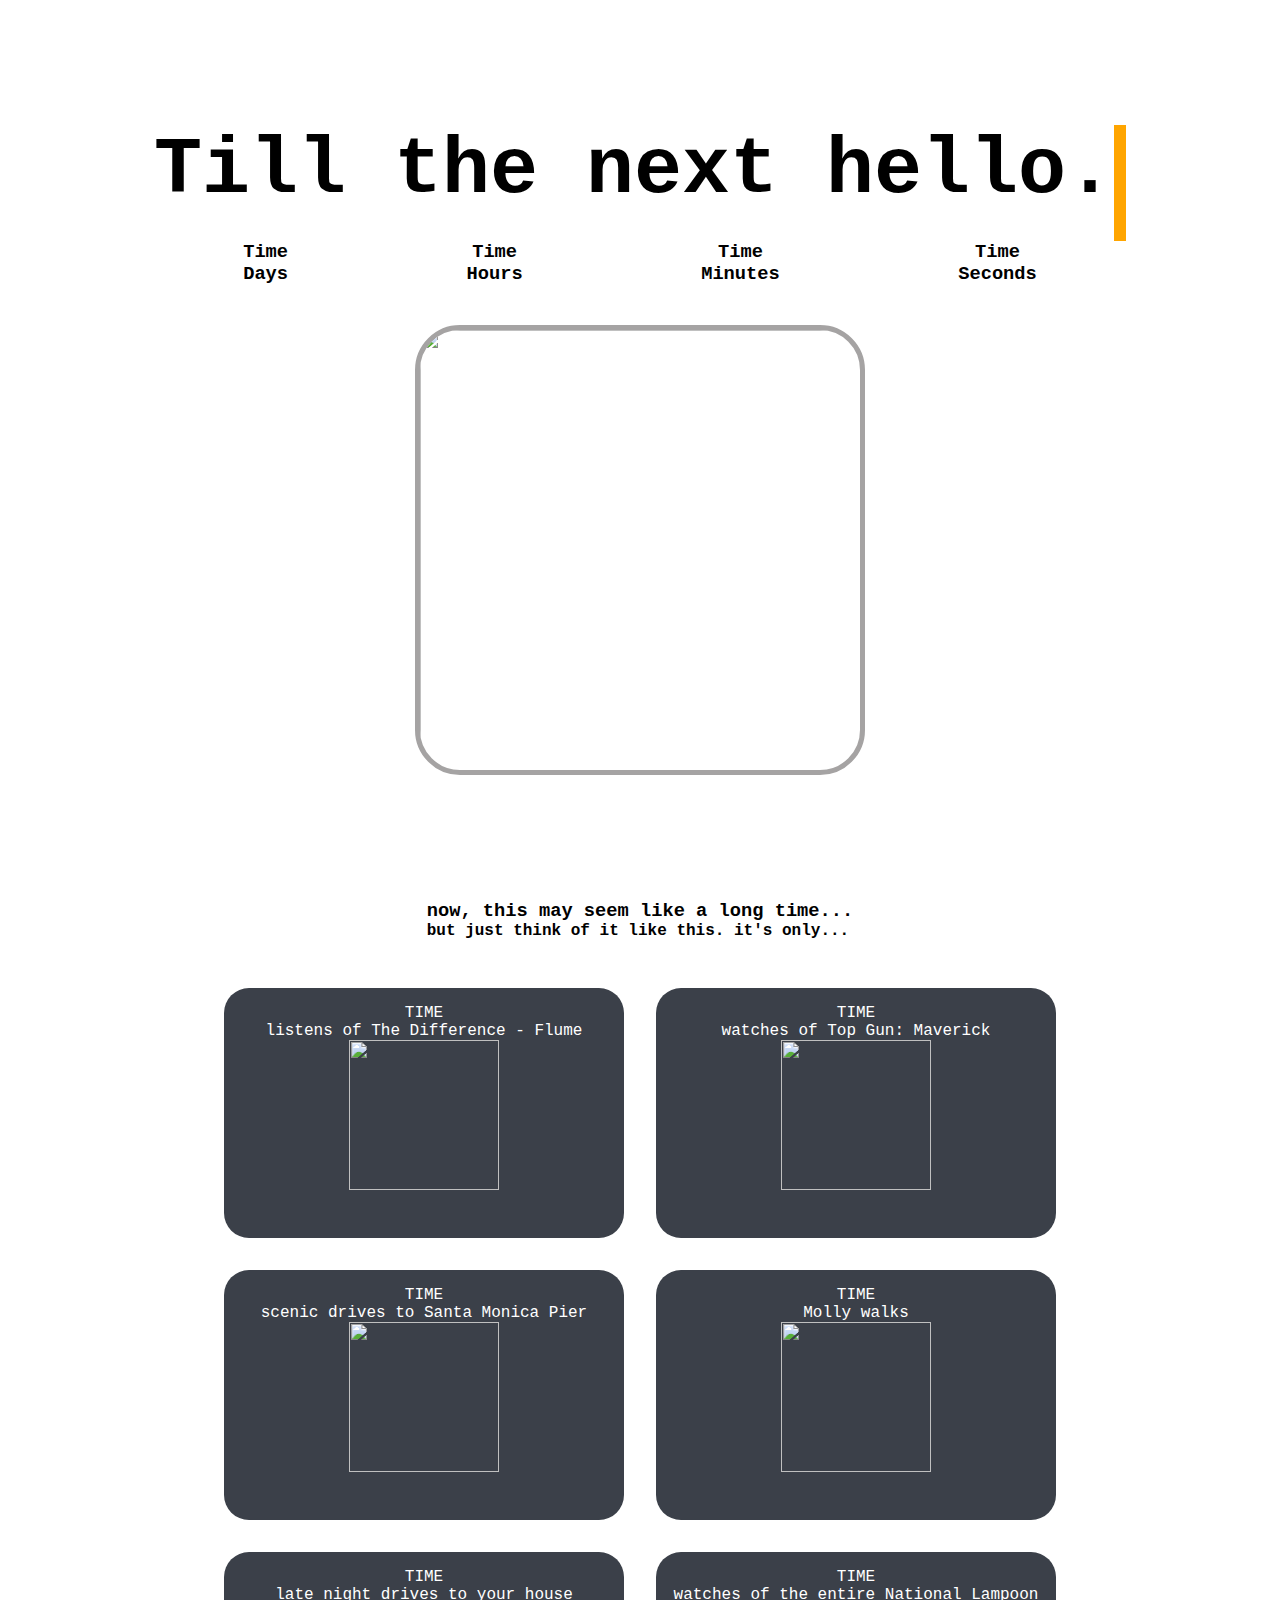
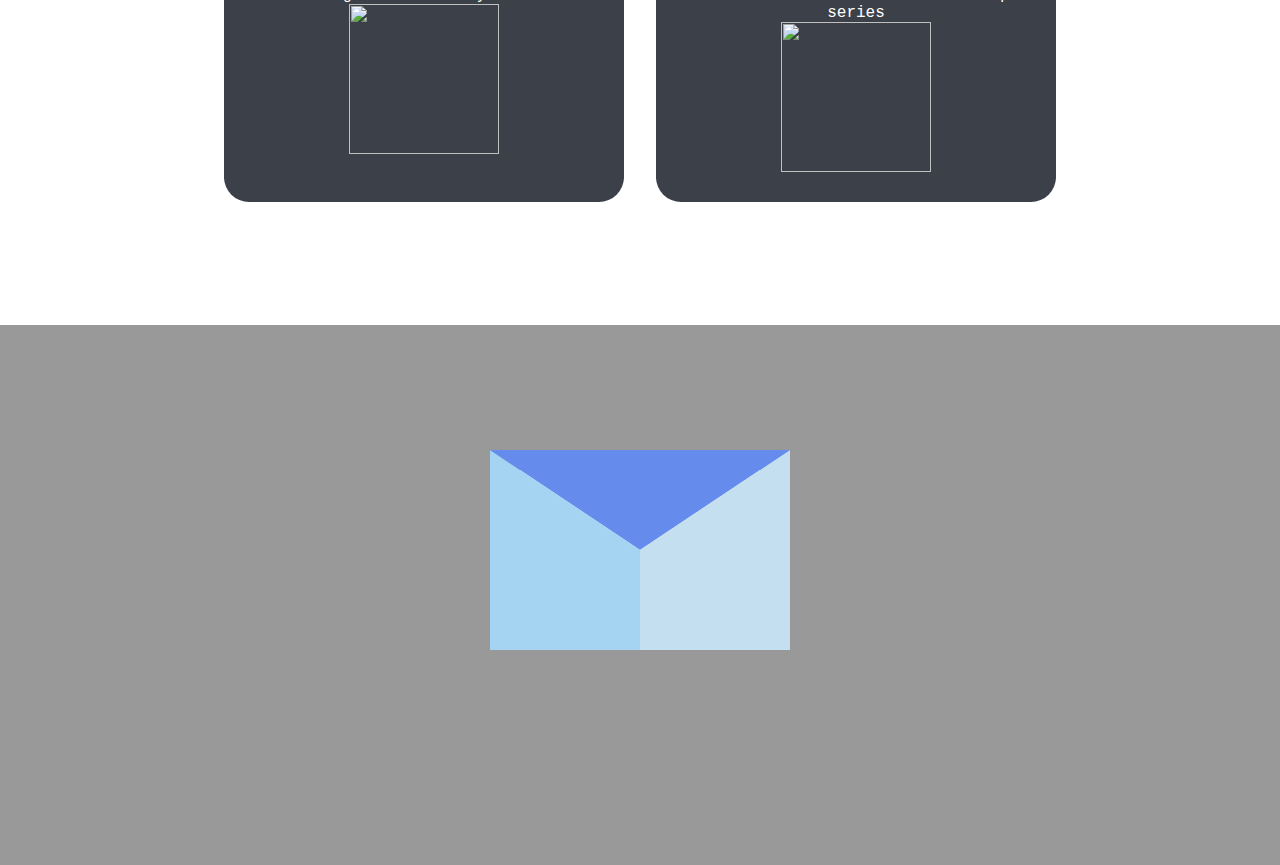
==== index.html @ e9f0d725 "index.html" ====
<!DOCTYPE html>

<html lang="en">
    <head>
        <meta charset="UTF-8">

        <title>Countdown Surprise</title>

        <link rel="stylesheet" href="./style.css">

    </head>
    <body>
        <section class="coming-soon">
            <div>
                <h2>Till the next hello.</h2>
                <div class="countdown">
                    <div class="container-day">
                        <h3 id="day">Time</h3>
                        <h3>Days</h3>
                    </div>
                    <div class="container-hour">
                        <h3 id="hour">Time</h3>
                        <h3>Hours</h3>
                    </div>
                    <div class="container-minute">
                        <h3 id="minute">Time</h3>
                        <h3>Minutes</h3>
                    </div>
                    <div class="container-second">
                        <h3 id="second">Time</h3>
                        <h3>Seconds</h3>
                    </div>
                </div>
            </div>
            <img class="our-logo" src="./fav_logo.jpg" alt="">
        </section>

        <section class="memories">
            <div>
                <h3>now, this may seem like a long time...</h3>
                <h4>but just think of it like this. it's only...</h5>
            </div>
            <div class="boxes-container">
                <div class="card">
                    <span id="flumeTime">TIME</span> listens of The Difference - Flume
                    <img src="./flume.png">
                </div>
                <div class="card">
                    <span id="topgunTime">TIME</span> watches of Top Gun: Maverick
                    <img src="./topgun.jpg">
                </div>
                <div class="card">
                    <span id="santamonicaTime">TIME</span> scenic drives to Santa Monica Pier
                    <img src="./santamonica.jpg">
                </div>
                <div class="card">
                    <span id="mollyTime">TIME</span> Molly walks
                    <img src="./molly.jpg">
                </div>
                <div class="card">
                    <span id="houseTime">TIME</span> late night drives to your house
                    <img src="./house.jpg">
                </div>
                <div class="card">
                    <span id="movieTime">TIME</span> watches of the entire National Lampoon series
                    <img src="./clark.jpg">
                </div>
            </div>


        </section>

        <section class="letter">

            <div class="wrapper">
                <div class="lid one"></div>
                <div class="lid two"></div>
                <div class="envelope"></div>
                <div class="writing">
                    <p>i love you ella❤️</p>
                </div>
            </div>
        </section>
        <script src="app.js"></script>
        

    </body>
</html>
---- style.css ----
* {
    margin: 0;
    padding: 0;
    box-sizing: border-box;
}
body {
    /*font-family: "Garamond", sans-serif;*/
    font-family: "Courier New", 'Courier New', Courier, monospace
}

h2 {
    font-size: 5rem;
    font-weight: bold;
    padding-bottom: 25px;
    overflow: hidden; /* Ensures the content is not revealed until the animation */
    border-right: .15em solid orange; /* The typwriter cursor */
    white-space: nowrap; /* Keeps the content on a single line */
    margin: 0 auto; /* Gives that scrolling effect as the typing happens */
    
    animation: 
        typing 4.5s steps(30, end),
        blink-caret 1.0s step-end infinite;
}

@keyframes typing {
    from { width: 0 }
    to { width: 100% }
  }


/* The typewriter cursor effect */
@keyframes blink-caret {
  from, to { border-color: transparent }
  50% { border-color: orange }

}

.coming-soon {
    min-height: 100vh;
    display: flex;
    flex-direction: column;
    text-align: center;
    align-items: center;
    justify-content: center;

}

.countdown {
    display: flex;
    justify-content: space-around;
    text-align: center;
    
}

.day,
.hour,
.minute,
.second {
    font-size: 3rem;
}

.our-logo {
    margin-top: 40px;
    height: 50vh;
    width: 50vh;
    border-color: rgb(165, 163, 163);
    border-image: none;
    border-style: solid;
    border-width: 5px;
    overflow: hidden;
    border-radius: 10% 10% 10% 10%;

}


/*memories*/


.memories {
    display: flex;
    flex-direction: column;
    align-items: center;
}

h3 {
    font-weight: bolder;
}
.boxes-container {
    padding: 32px;
    display: flex;
    flex-wrap: wrap;
    text-align: center;
    align-items: center;
    justify-content: center;
  }


.card {
    padding: 16px;
    margin: 16px;
    width: 400px;
    height: 250px;
    display: flex;
    flex-direction: column;
    align-items: center;
    background-color: #3b4049;
    color: white;
    border-radius: 25px;
  }


  .card img {
    width: 150px;
    height: 150px;
  }








/*letter*/


.letter {
    height: 60vh;
    width: 100%;
    display: flex;
    justify-content: center;
    align-items:flex-start;
    font-family: sans-serif;
    background-color: #99999a;
    padding-top: 125px;
    margin-top: 75px;
    
    
    
}

.wrapper {
    height: 200px;
    width: 300px;
    background-color: #3760C9;
    position: relative;
    display: flex;
    justify-content: center;
    align-items: center;
    z-index: 0;
}


.writing {
    position: absolute;
    top: 0;
    height: 80%;
    width: 80%;
    
    background-color: white;
    border-radius: 15px;
    z-index: 2;
    transition: 0.5s;
    font-family: cursive;

}

.writing p {
    text-align: center;
    font-size: 20px;
    margin-top: 30px;
    color: #3b4049;
}

.envelope {
    position: absolute;
    height: 100%;
    width: 100%;
    top: 0;
    left: 0;
    border-top: 100px solid transparent;
    border-right: 150px solid #C4DFF0;
    border-bottom: 100px #C4DFF0;
    border-left: 150px solid #A4D4F2;
    z-index: 3;
}

.lid {
    position: absolute;
    height: 100%;
    width: 100%;
    top: 0;
    left: 0;
    border-right: 150px solid transparent;
    border-bottom: 150px solid transparent;
    border-left: 150px solid transparent;
    transform-origin: top;
    transition: transform 0.25s linear;
}

/*Lid when envelope opens*/

.lid.one {
    border-top: 100px solid #658CED;
    transform: rotateX(0deg);
    z-index: 3;
    transition-delay: 0.75s;
}

/*lid when envelope closes */

.lid.two {
    border-top: 100px solid #3760C9;
    transform: rotateX(90deg;)
    z-index: 1;
    transition-delay: 0.5s;
}

/*Lid open and close animation*/

.wrapper:hover .lid.one {
    transform: rotateX(90deg);
    transition-delay: 0s;
}

.wrapper:hover .lid.two {
    transform: rotateX(180deg);
    transition-delay: 0.25s;
}

/*letter up and down animation*/

.wrapper:hover .writing {
    transform: translateY(-50px);
    transition-delay: 0.5s;
}
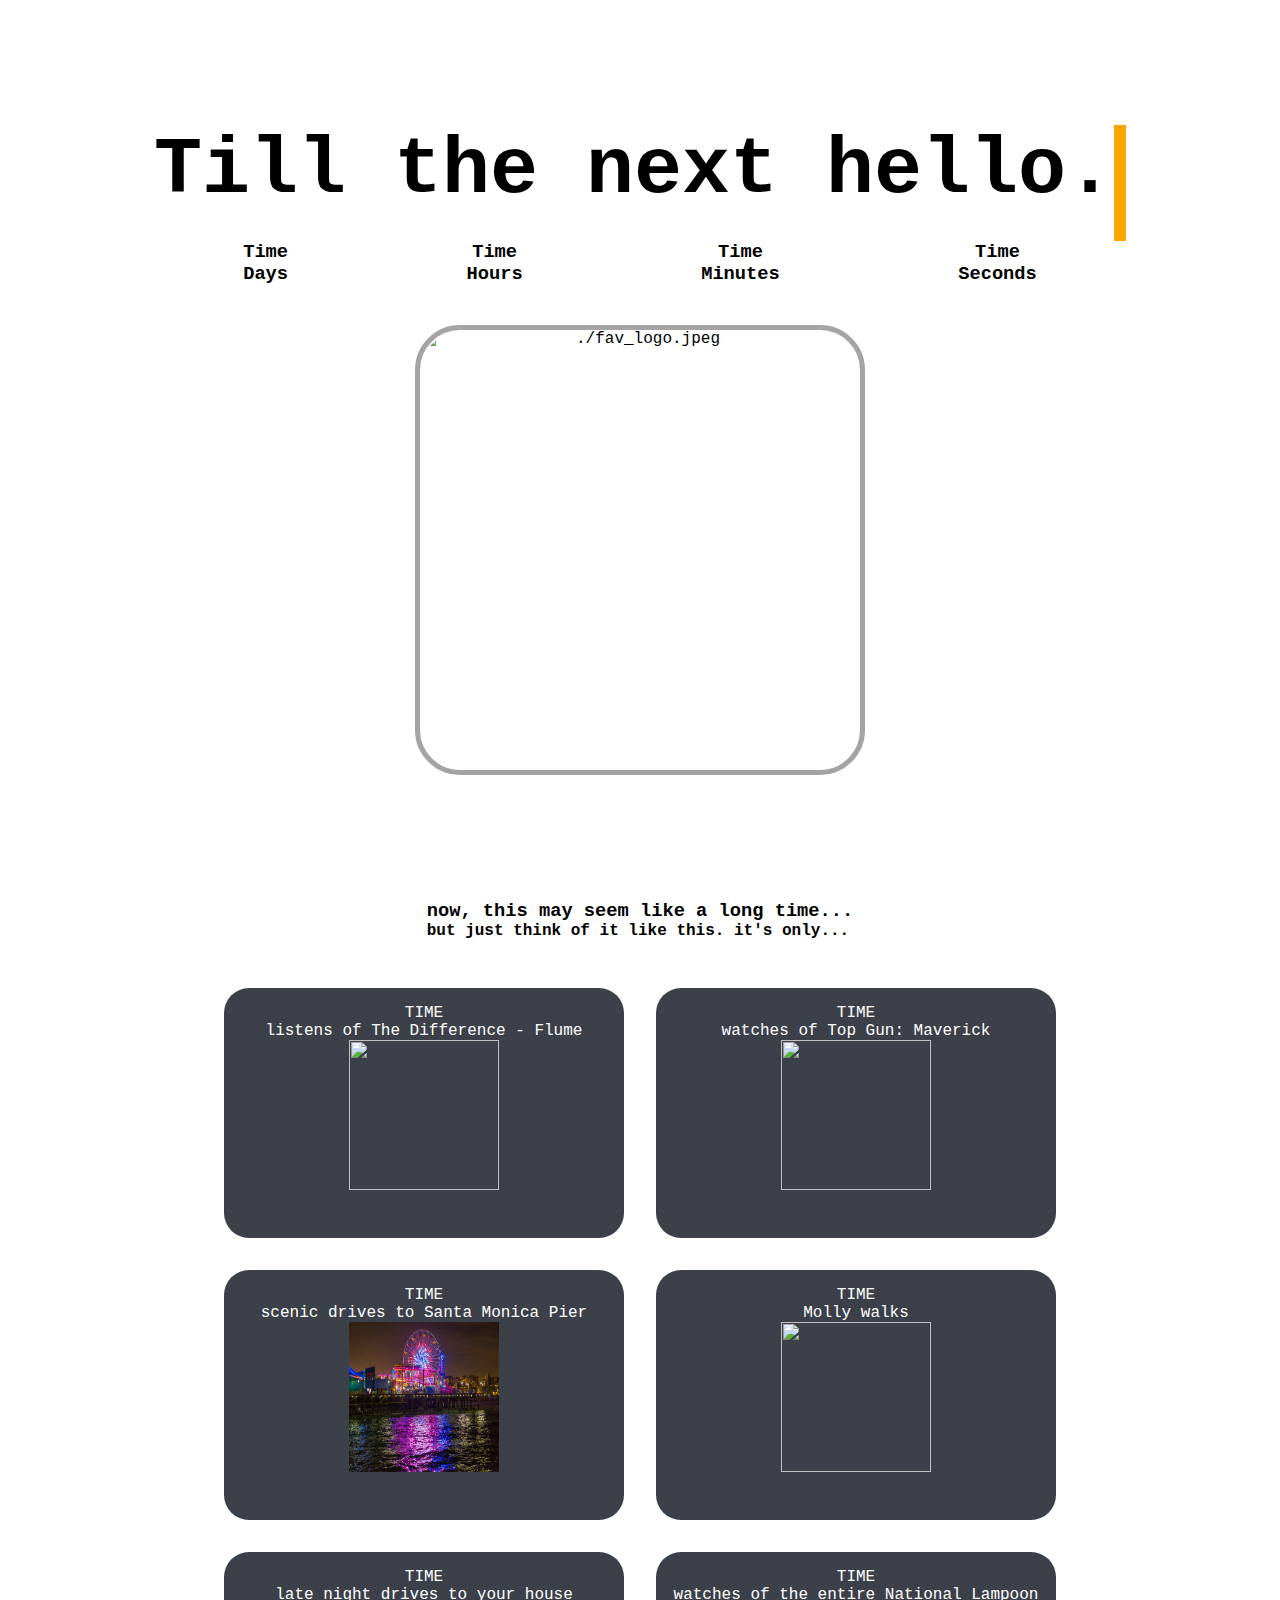
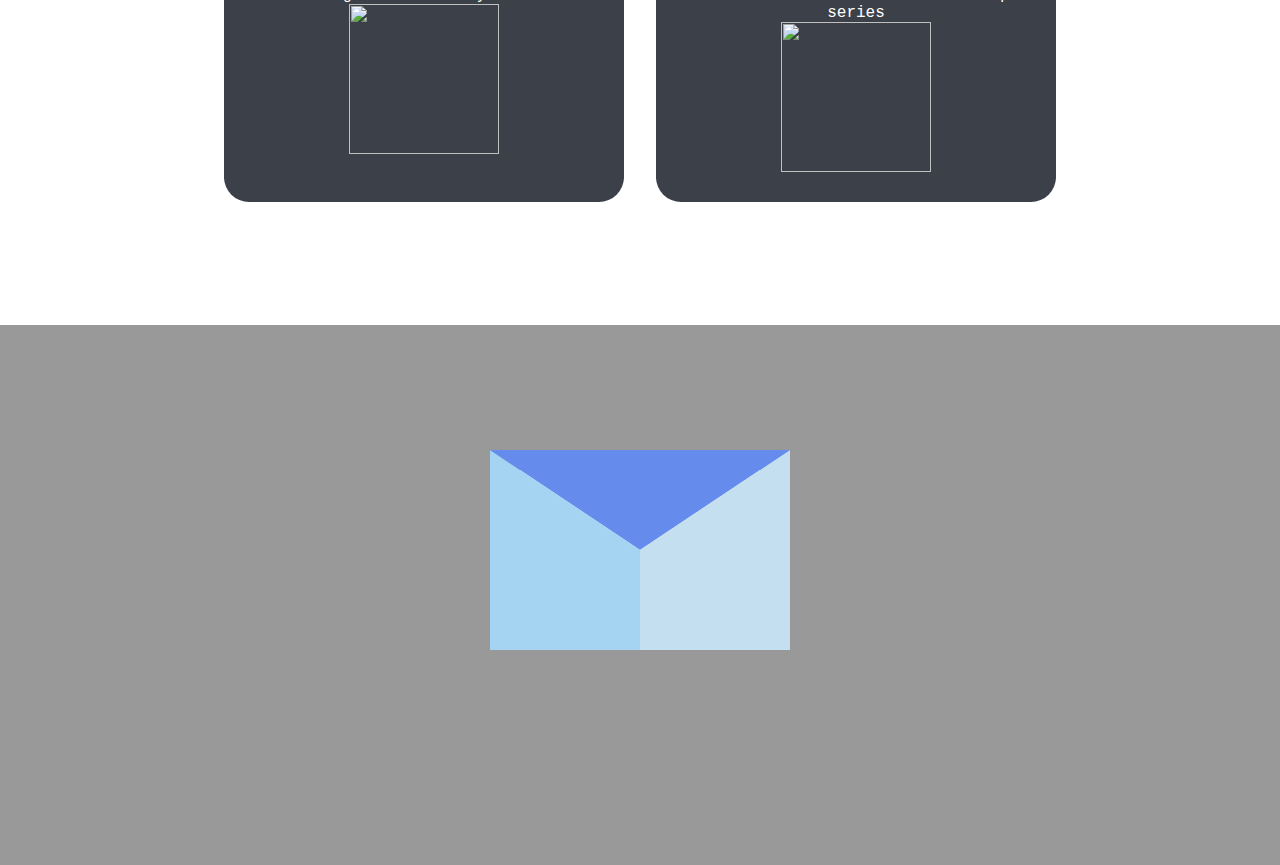
==== commit c838e65e: "attempt #1 to fix images" ====
--- a/index.html
+++ b/index.html
@@ -32,7 +32,7 @@
                     </div>
                 </div>
             </div>
-            <img class="our-logo" src="./fav_logo.jpg" alt="">
+            <img class="our-logo" src="./fav_logo.jpg" alt="./fav_logo.jpeg">
         </section>
 
         <section class="memories">
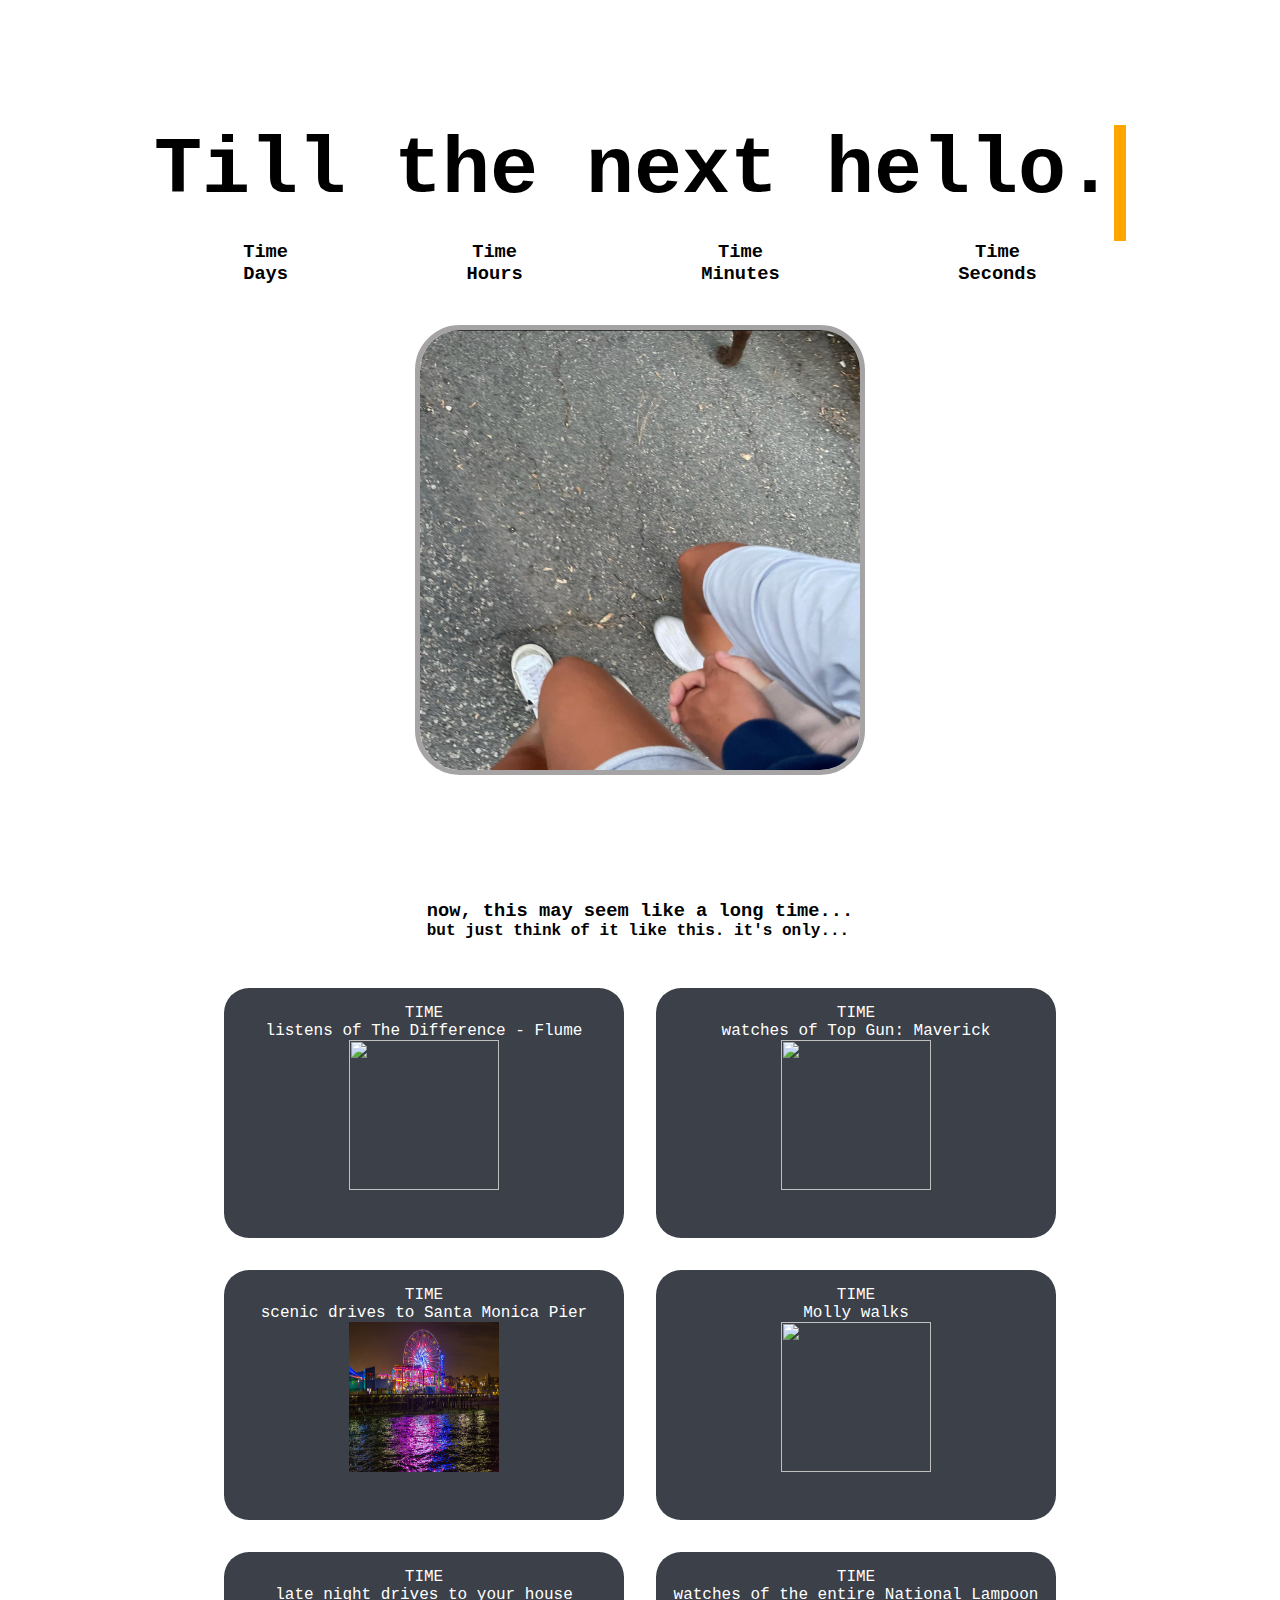
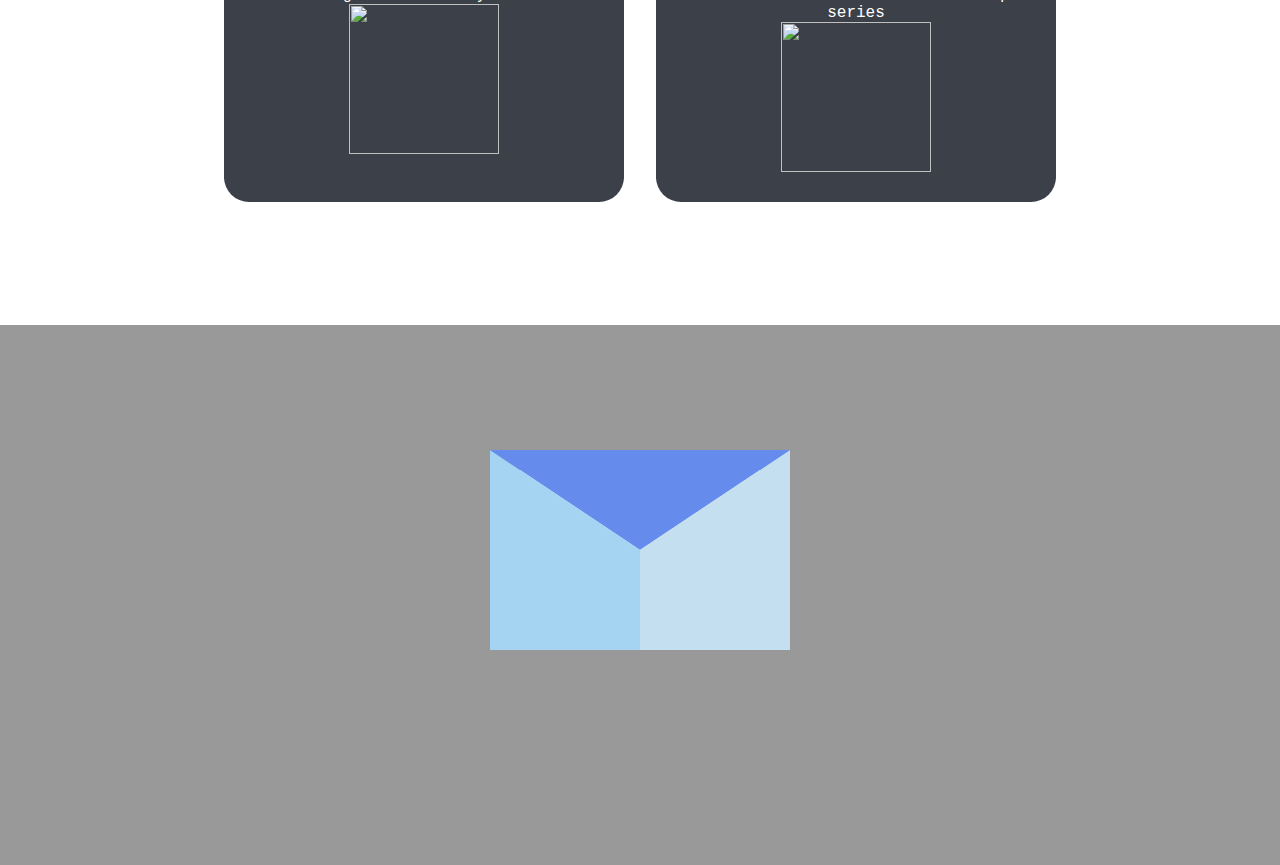
==== commit 0d0fcca2: "attempt #2 to fix images" ====
--- a/index.html
+++ b/index.html
@@ -32,7 +32,7 @@
                     </div>
                 </div>
             </div>
-            <img class="our-logo" src="./fav_logo.jpg" alt="./fav_logo.jpeg">
+            <img class="our-logo" src="./fav_logo.jpeg" alt="./fav_logo.jpeg">
         </section>
 
         <section class="memories">
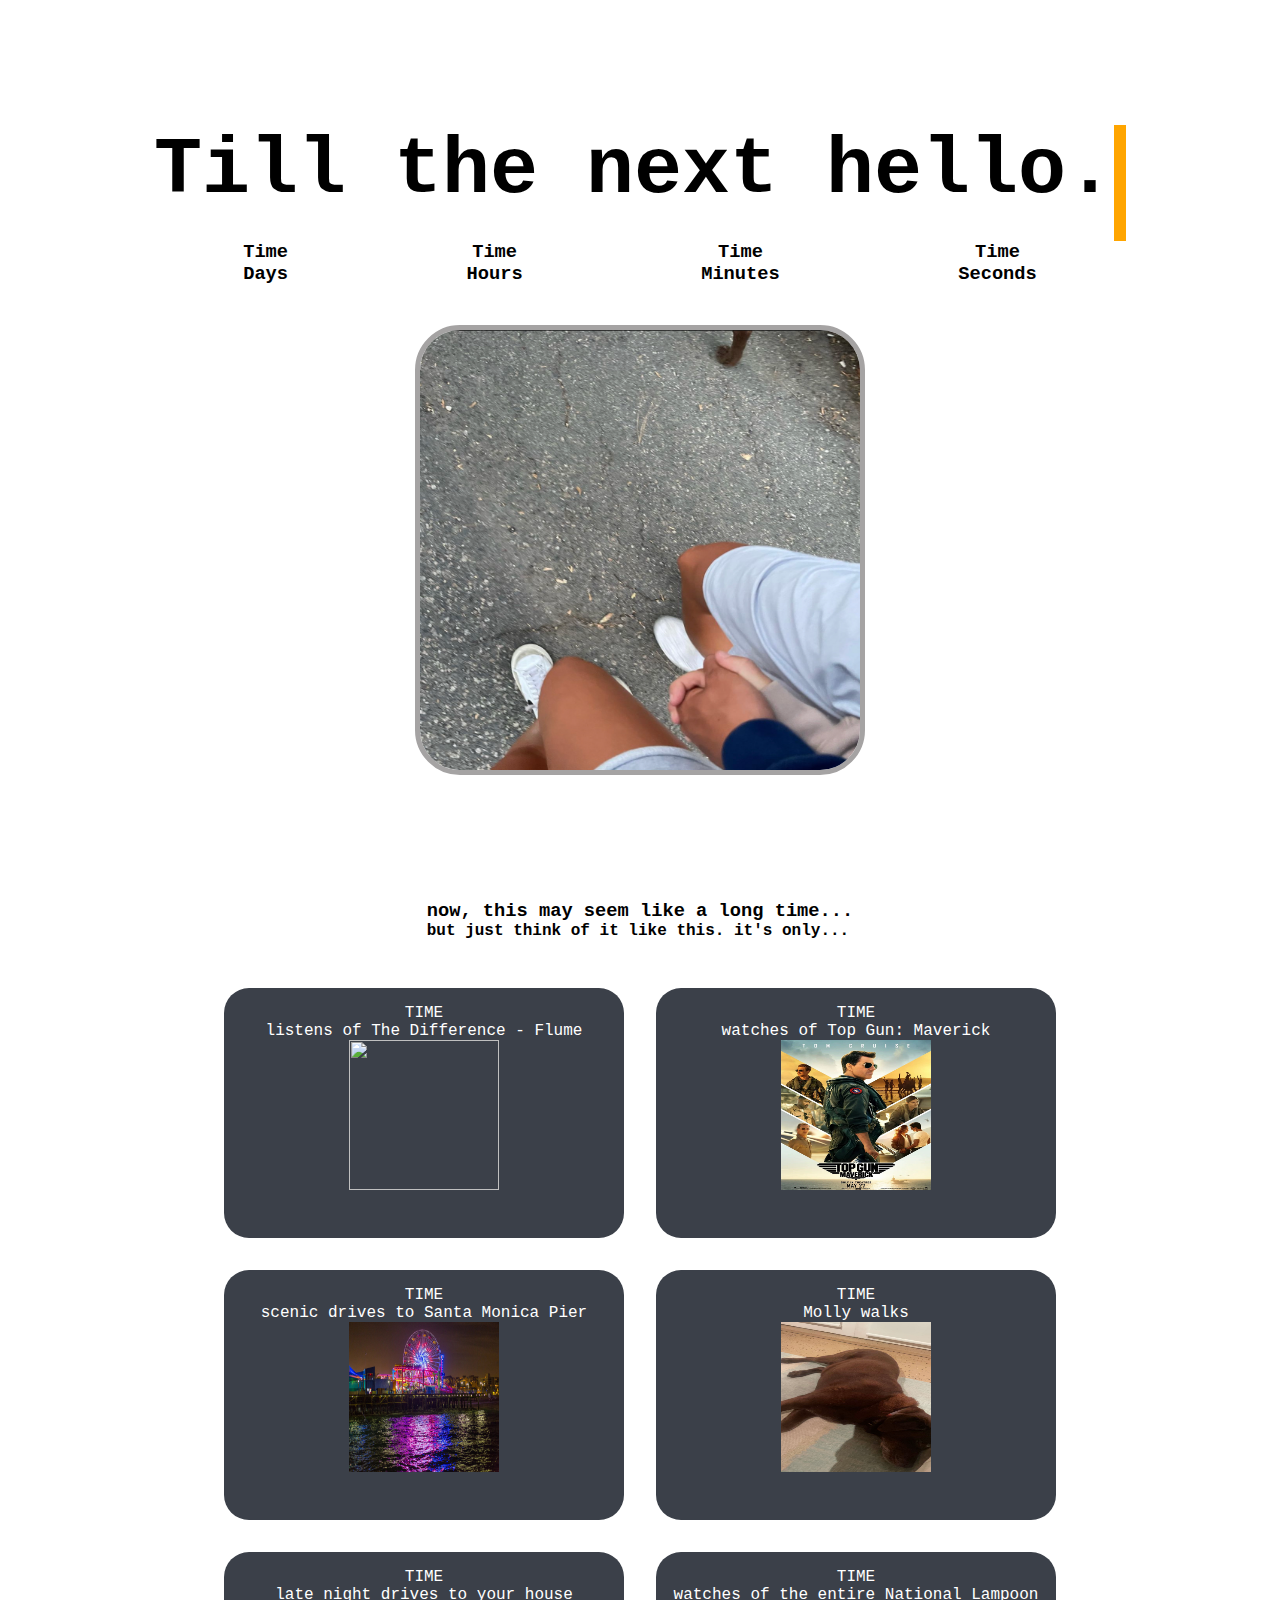
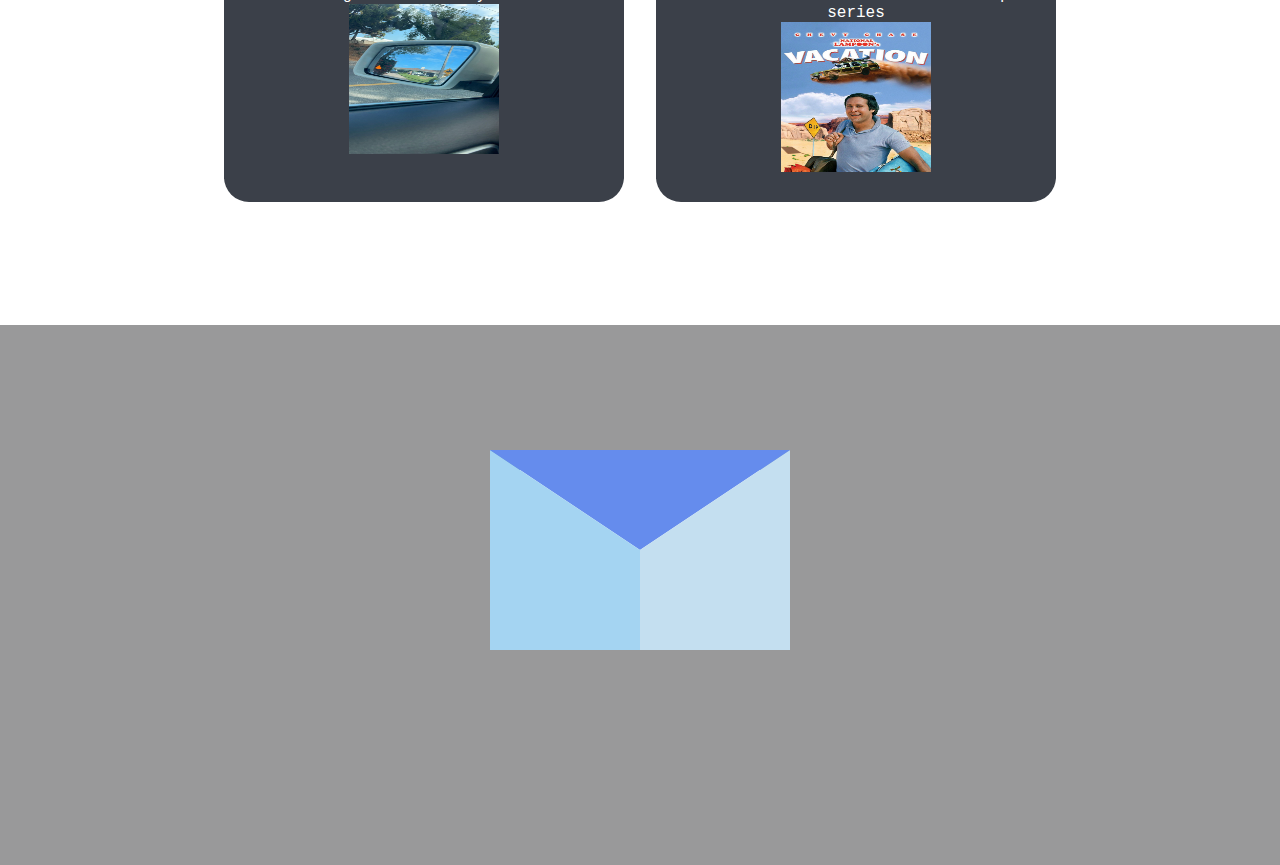
==== commit 59b0fb5b: "attempt #3 to fix images" ====
--- a/index.html
+++ b/index.html
@@ -43,11 +43,11 @@
             <div class="boxes-container">
                 <div class="card">
                     <span id="flumeTime">TIME</span> listens of The Difference - Flume
-                    <img src="./flume.png">
+                    <img src="./newflume.png">
                 </div>
                 <div class="card">
                     <span id="topgunTime">TIME</span> watches of Top Gun: Maverick
-                    <img src="./topgun.jpg">
+                    <img src="./newtopgun.jpg">
                 </div>
                 <div class="card">
                     <span id="santamonicaTime">TIME</span> scenic drives to Santa Monica Pier
@@ -55,15 +55,15 @@
                 </div>
                 <div class="card">
                     <span id="mollyTime">TIME</span> Molly walks
-                    <img src="./molly.jpg">
+                    <img src="./newmolly.jpg">
                 </div>
                 <div class="card">
                     <span id="houseTime">TIME</span> late night drives to your house
-                    <img src="./house.jpg">
+                    <img src="./newhouse.jpg">
                 </div>
                 <div class="card">
                     <span id="movieTime">TIME</span> watches of the entire National Lampoon series
-                    <img src="./clark.jpg">
+                    <img src="./newclark.jpg">
                 </div>
             </div>
 
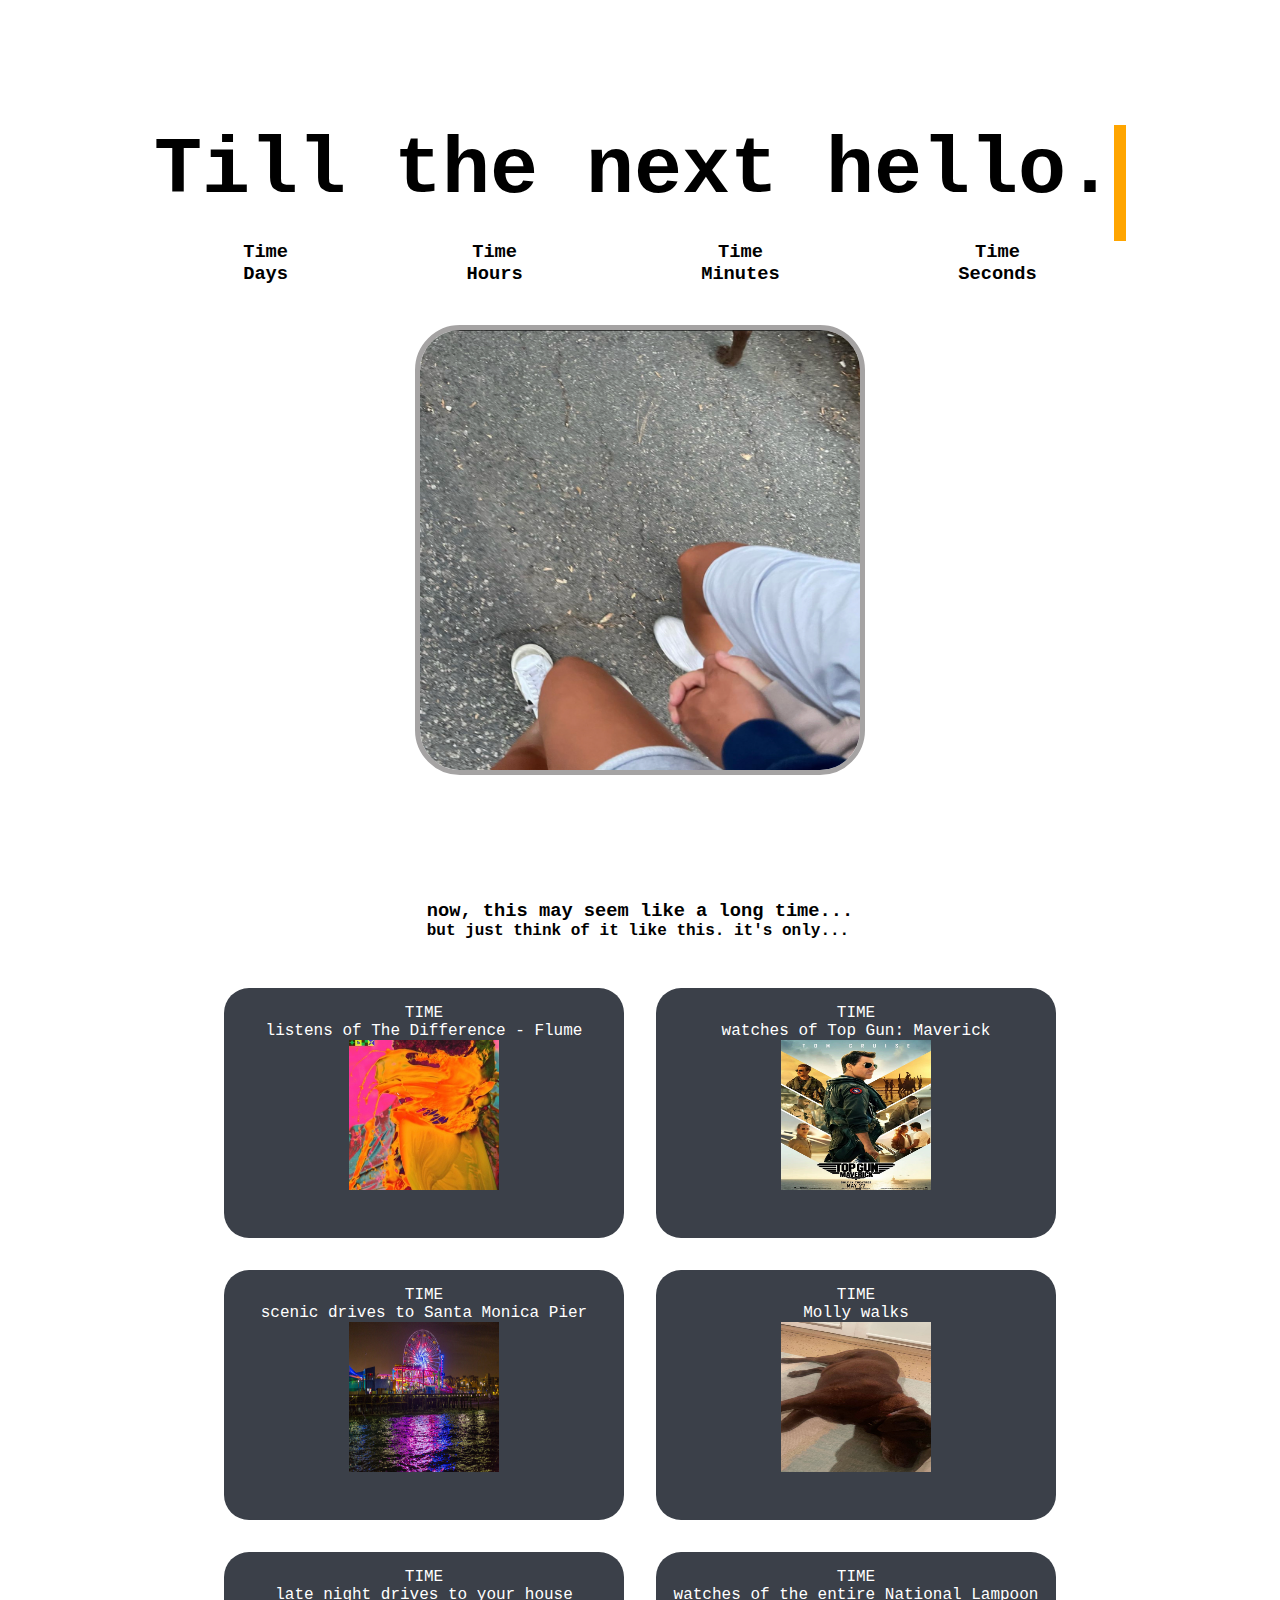
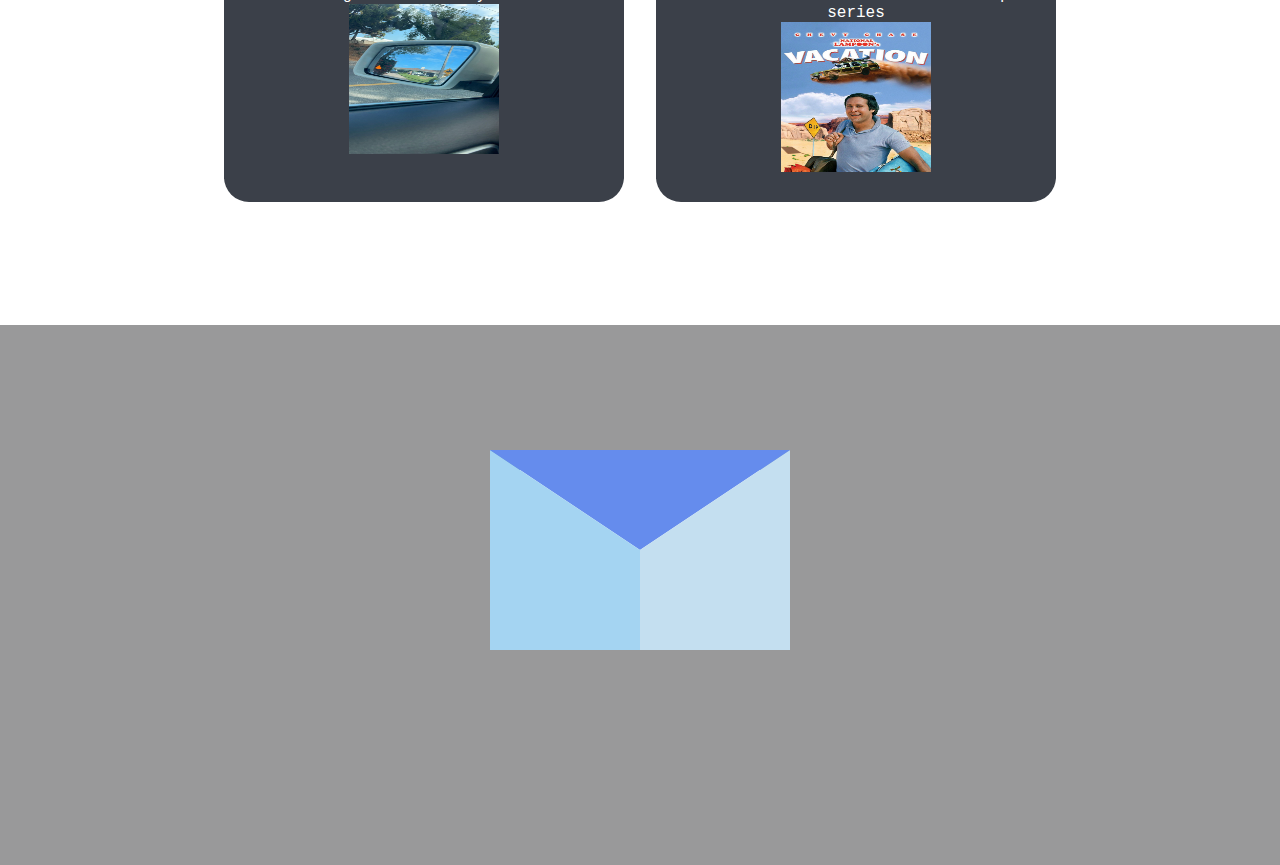
==== commit c39dd420: "finale attempt to fix images" ====
--- a/index.html
+++ b/index.html
@@ -43,7 +43,7 @@
             <div class="boxes-container">
                 <div class="card">
                     <span id="flumeTime">TIME</span> listens of The Difference - Flume
-                    <img src="./newflume.png">
+                    <img src="./newflume.jpg">
                 </div>
                 <div class="card">
                     <span id="topgunTime">TIME</span> watches of Top Gun: Maverick
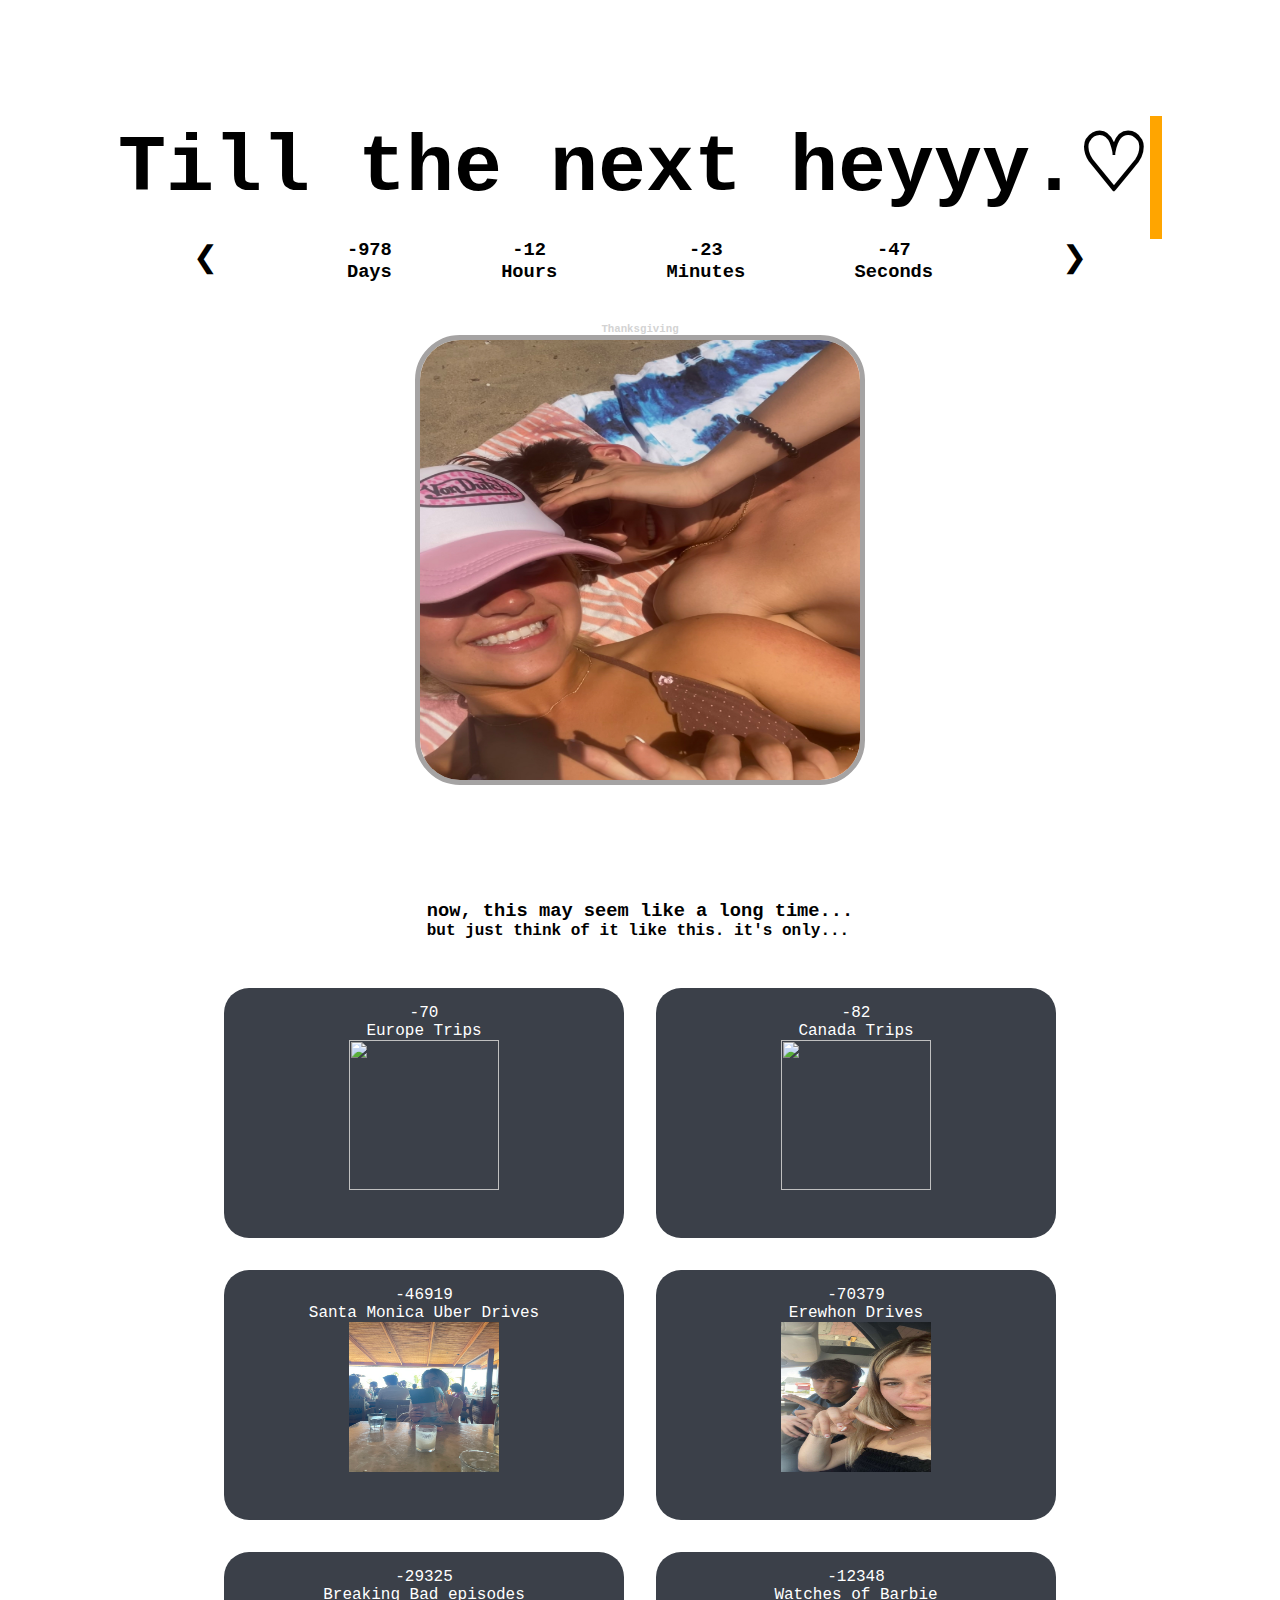
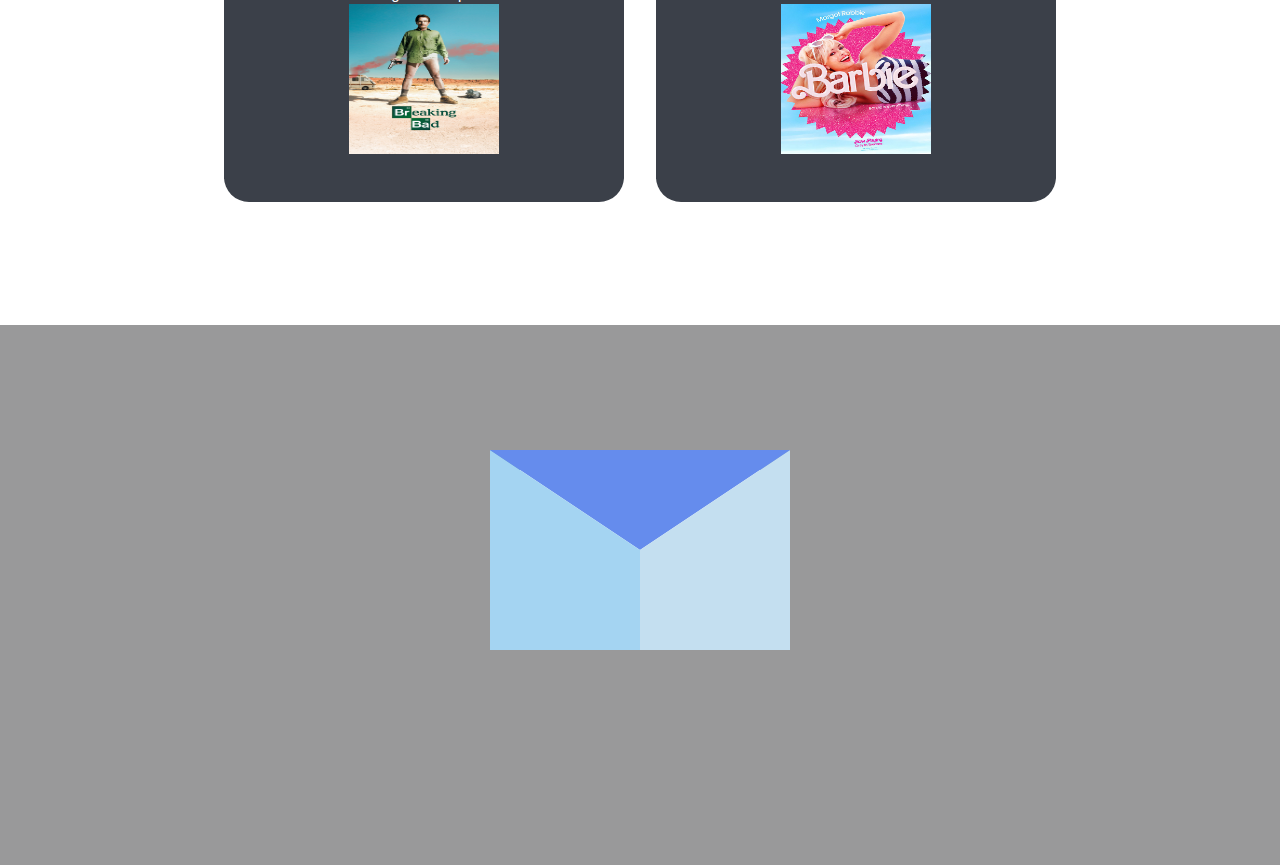
==== commit 74dff28e: "app.js" ====
--- a/index.html
+++ b/index.html
@@ -12,8 +12,9 @@
     <body>
         <section class="coming-soon">
             <div>
-                <h2>Till the next hello.</h2>
+                <h2>Till the next heyyy.♡</h2>
                 <div class="countdown">
+                    <div class="arrow arrow-left">&#10094;</div>
                     <div class="container-day">
                         <h3 id="day">Time</h3>
                         <h3>Days</h3>
@@ -30,11 +31,16 @@
                         <h3 id="second">Time</h3>
                         <h3>Seconds</h3>
                     </div>
+                    
+                    <div class="arrow arrow-right">&#10095;</div>
                 </div>
             </div>
-            <img class="our-logo" src="./fav_logo.jpeg" alt="./fav_logo.jpeg">
+            <div>
+                <h6 id="break">BREAK</h6>
+            </div>
+            <img class="our-logo" src="./cover.jpg" alt="./cover">
         </section>
-
+        
         <section class="memories">
             <div>
                 <h3>now, this may seem like a long time...</h3>
@@ -42,28 +48,28 @@
             </div>
             <div class="boxes-container">
                 <div class="card">
-                    <span id="flumeTime">TIME</span> listens of The Difference - Flume
-                    <img src="./newflume.jpg">
+                    <span id="europeTime">TIME</span> Europe Trips
+                    <img src="./europe.jpg">
                 </div>
                 <div class="card">
-                    <span id="topgunTime">TIME</span> watches of Top Gun: Maverick
-                    <img src="./newtopgun.jpg">
+                    <span id="canadaTime">TIME</span> Canada Trips
+                    <img src="./canada.jpg">
                 </div>
                 <div class="card">
-                    <span id="santamonicaTime">TIME</span> scenic drives to Santa Monica Pier
-                    <img src="./santamonica.jpg">
+                    <span id="santamonicaTime">TIME</span> Santa Monica Uber Drives
+                    <img src="./elephante.jpeg">
                 </div>
                 <div class="card">
-                    <span id="mollyTime">TIME</span> Molly walks
-                    <img src="./newmolly.jpg">
+                    <span id="veniceTime">TIME</span> Erewhon Drives
+                    <img src="./erewhon.JPG">
                 </div>
                 <div class="card">
-                    <span id="houseTime">TIME</span> late night drives to your house
-                    <img src="./newhouse.jpg">
+                    <span id="bbTime">TIME</span> Breaking Bad episodes
+                    <img src="./breakingbad.jpeg">
                 </div>
                 <div class="card">
-                    <span id="movieTime">TIME</span> watches of the entire National Lampoon series
-                    <img src="./newclark.jpg">
+                    <span id="movieTime">TIME</span> Watches of Barbie
+                    <img src="./barbie.jpeg">
                 </div>
             </div>
 
@@ -77,7 +83,7 @@
                 <div class="lid two"></div>
                 <div class="envelope"></div>
                 <div class="writing">
-                    <p>i love you ella❤️</p>
+                    <p class="text">i love you</p>
                 </div>
             </div>
         </section>
--- a/style.css
+++ b/style.css
@@ -162,6 +162,7 @@
     z-index: 2;
     transition: 0.5s;
     font-family: cursive;
+    cursor: pointer;
 
 }
 
@@ -233,4 +234,22 @@
 .wrapper:hover .writing {
     transform: translateY(-50px);
     transition-delay: 0.5s;
-}+}
+
+.arrow {
+    cursor: pointer;
+    font-size: 30px;
+    margin: 0 20px;
+}
+
+
+
+
+
+
+  #break {
+    margin-top: 40px;
+    margin-bottom: -40px;
+    color: lightgray;
+
+  }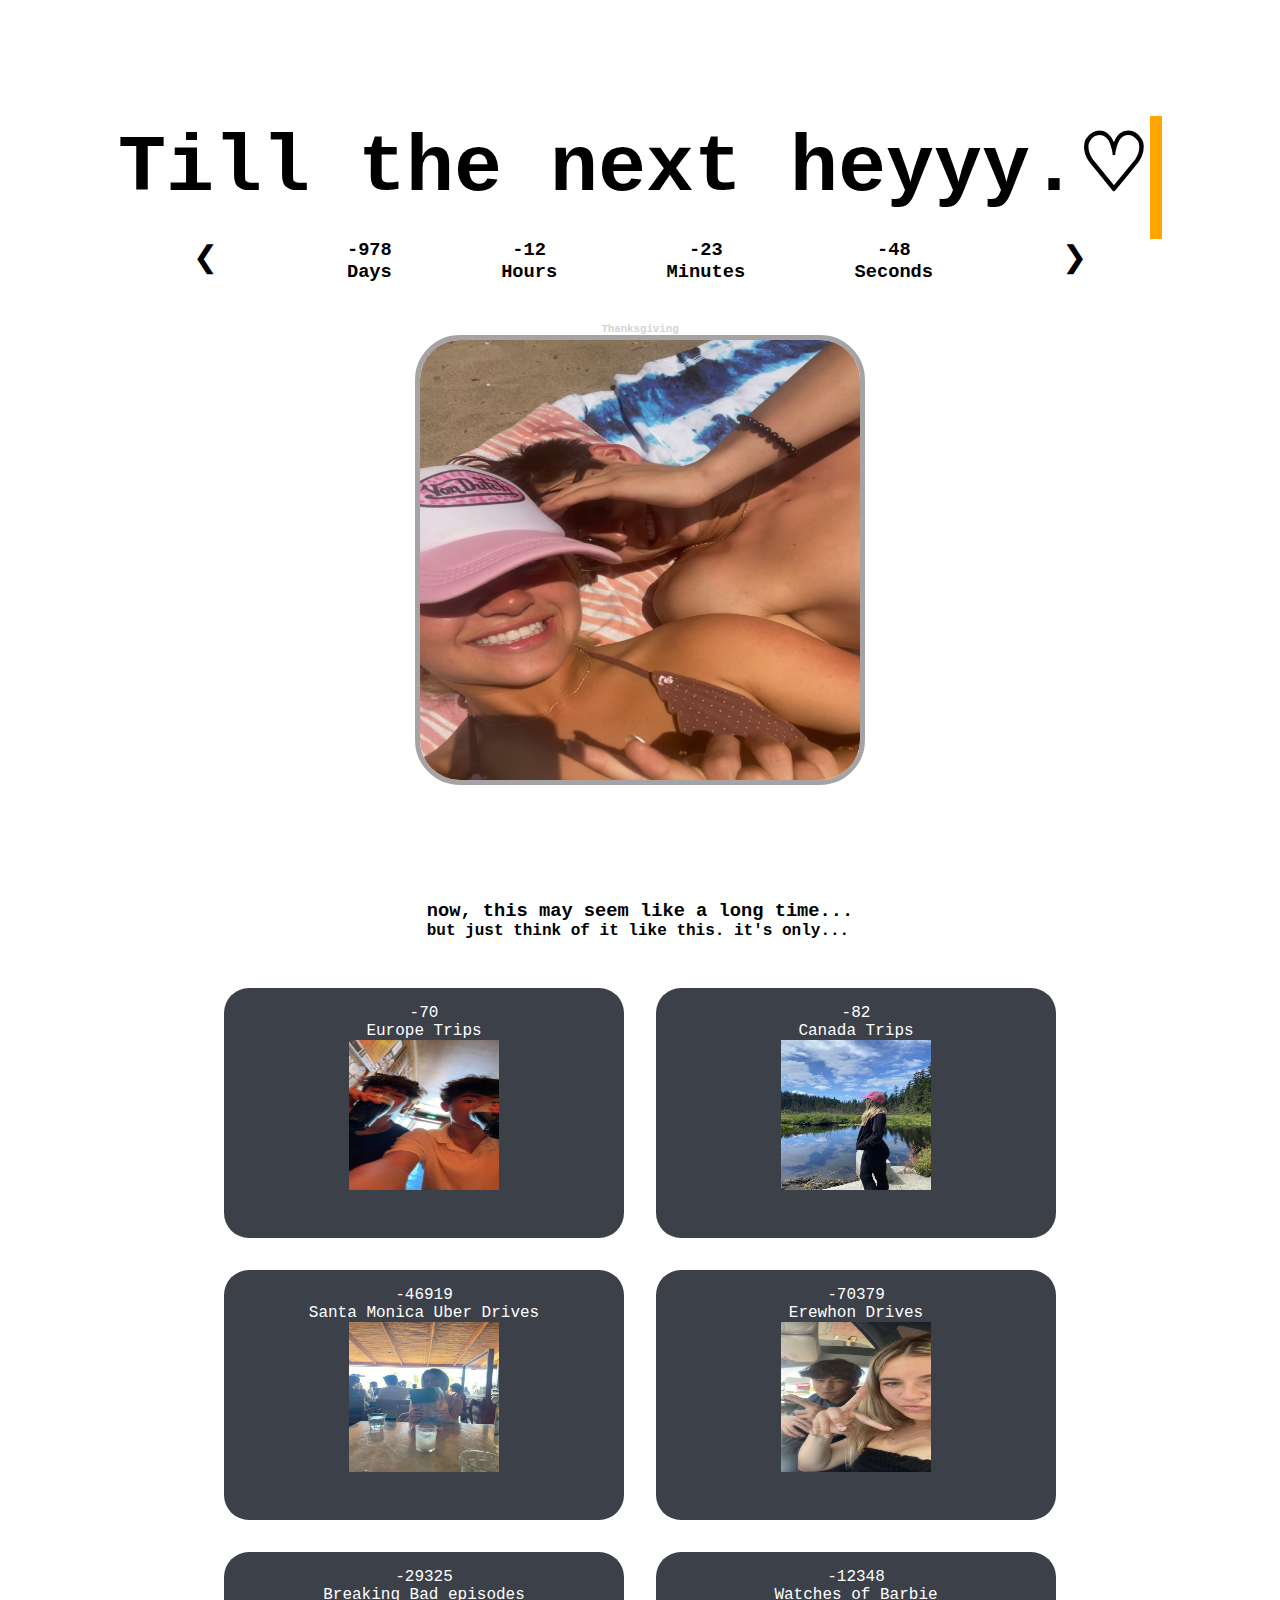
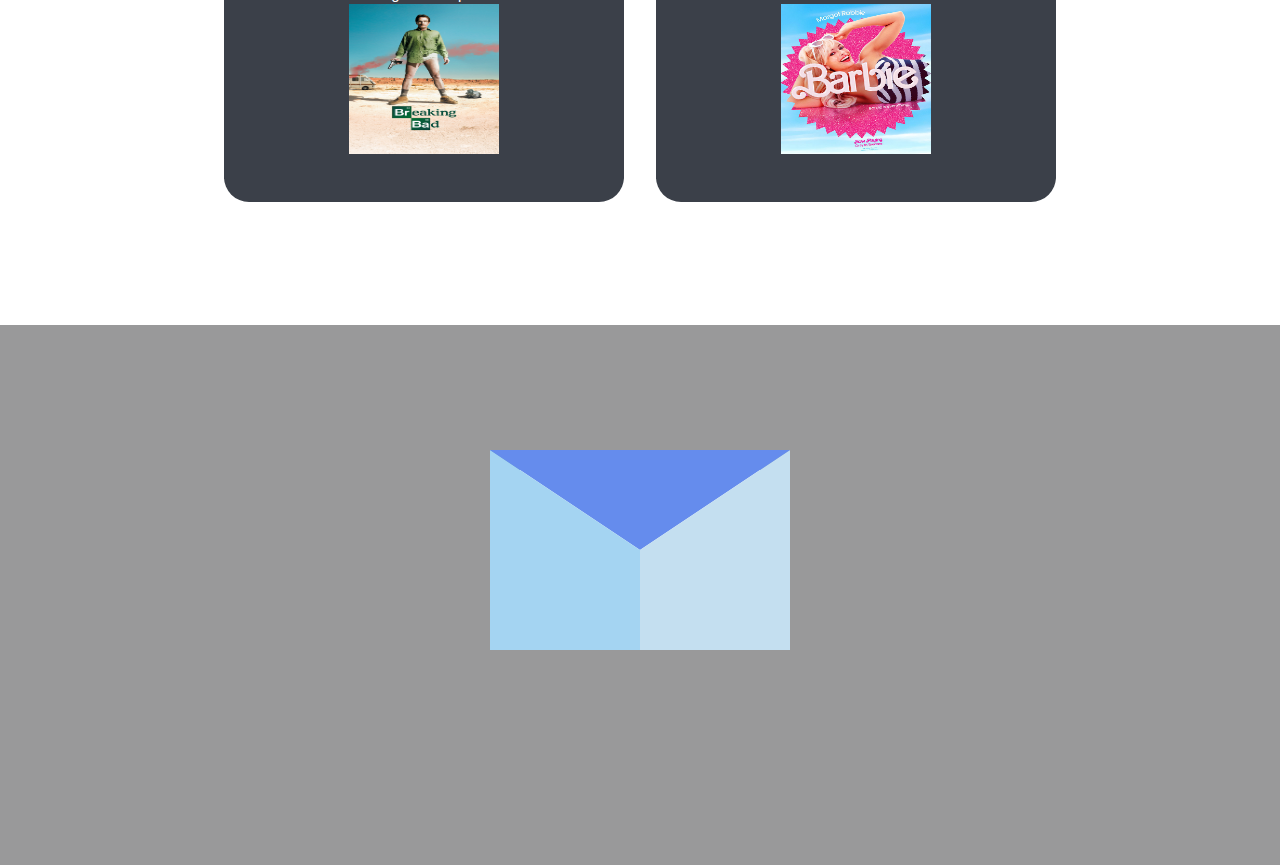
==== commit c424d460: "index.html" ====
--- a/index.html
+++ b/index.html
@@ -49,11 +49,11 @@
             <div class="boxes-container">
                 <div class="card">
                     <span id="europeTime">TIME</span> Europe Trips
-                    <img src="./europe.jpg">
+                    <img src="./newEurope.JPG">
                 </div>
                 <div class="card">
                     <span id="canadaTime">TIME</span> Canada Trips
-                    <img src="./canada.jpg">
+                    <img src="./newCanada.jpg">
                 </div>
                 <div class="card">
                     <span id="santamonicaTime">TIME</span> Santa Monica Uber Drives
